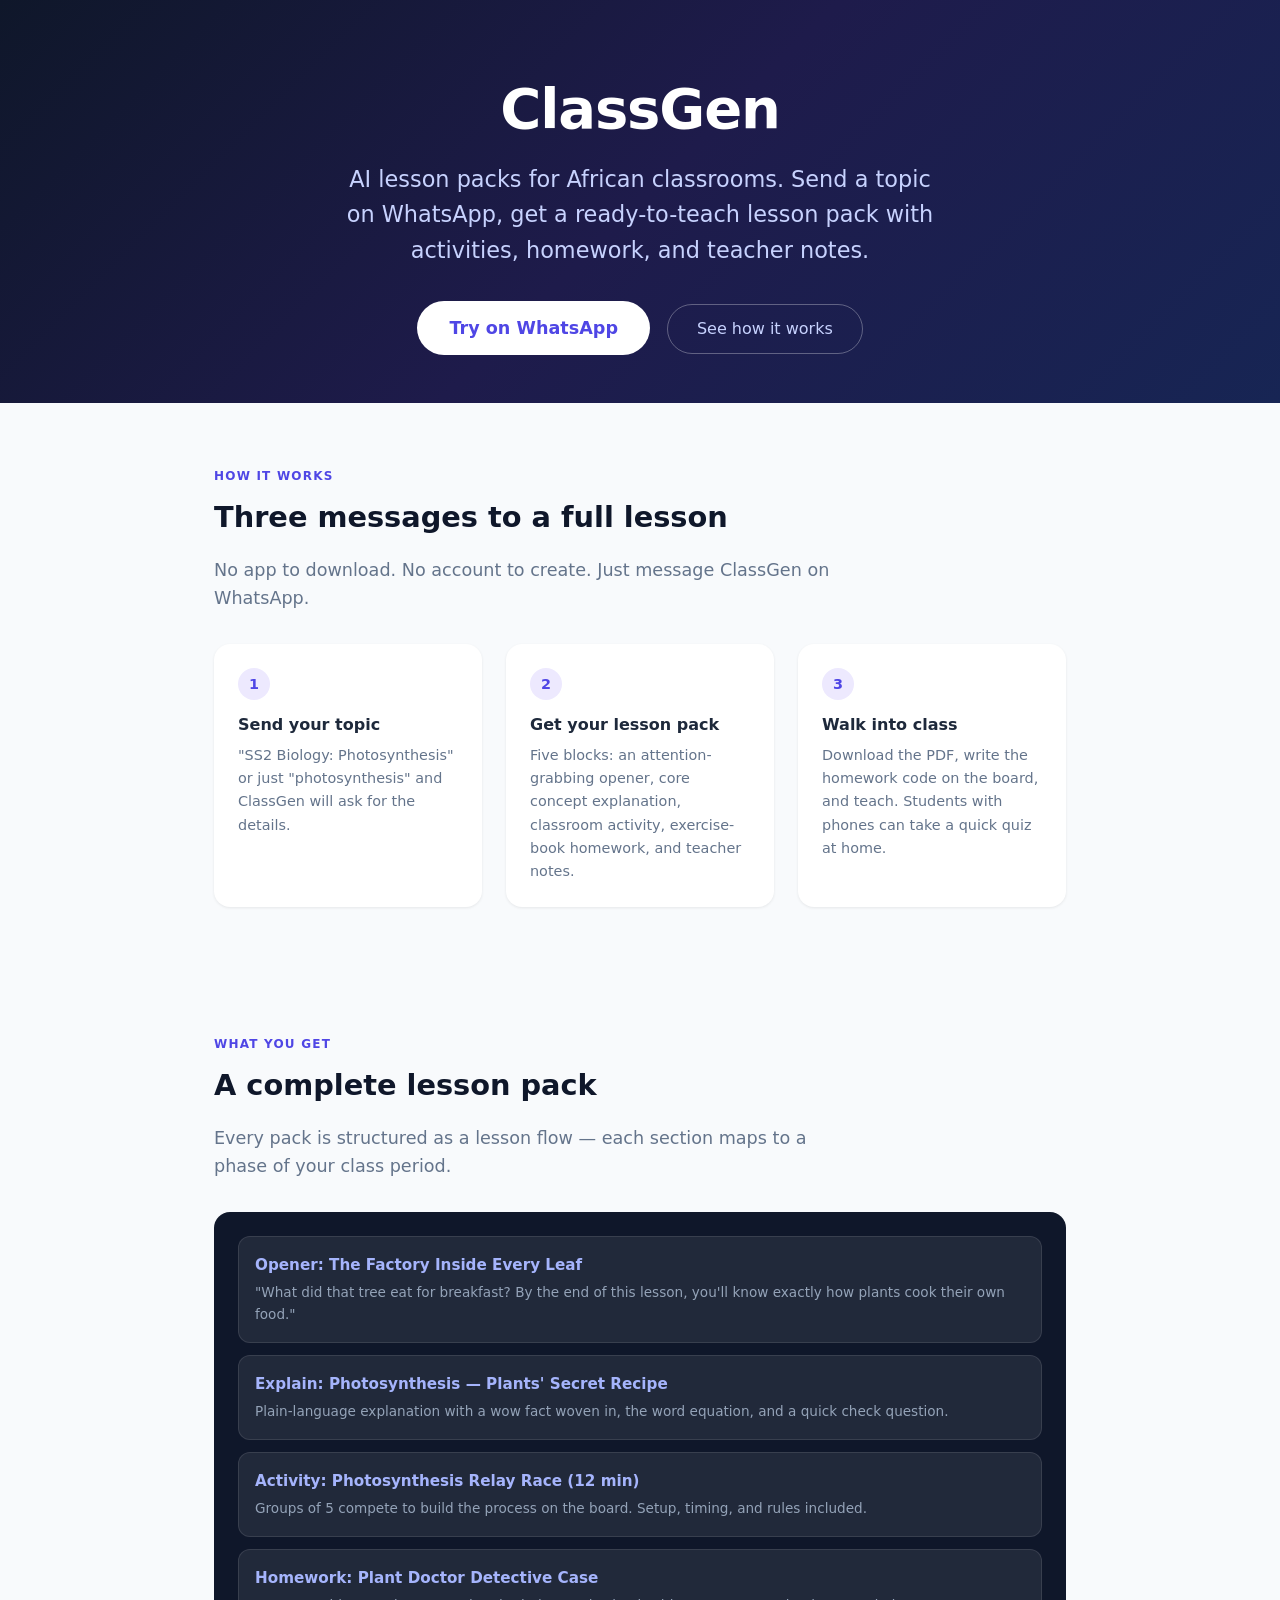
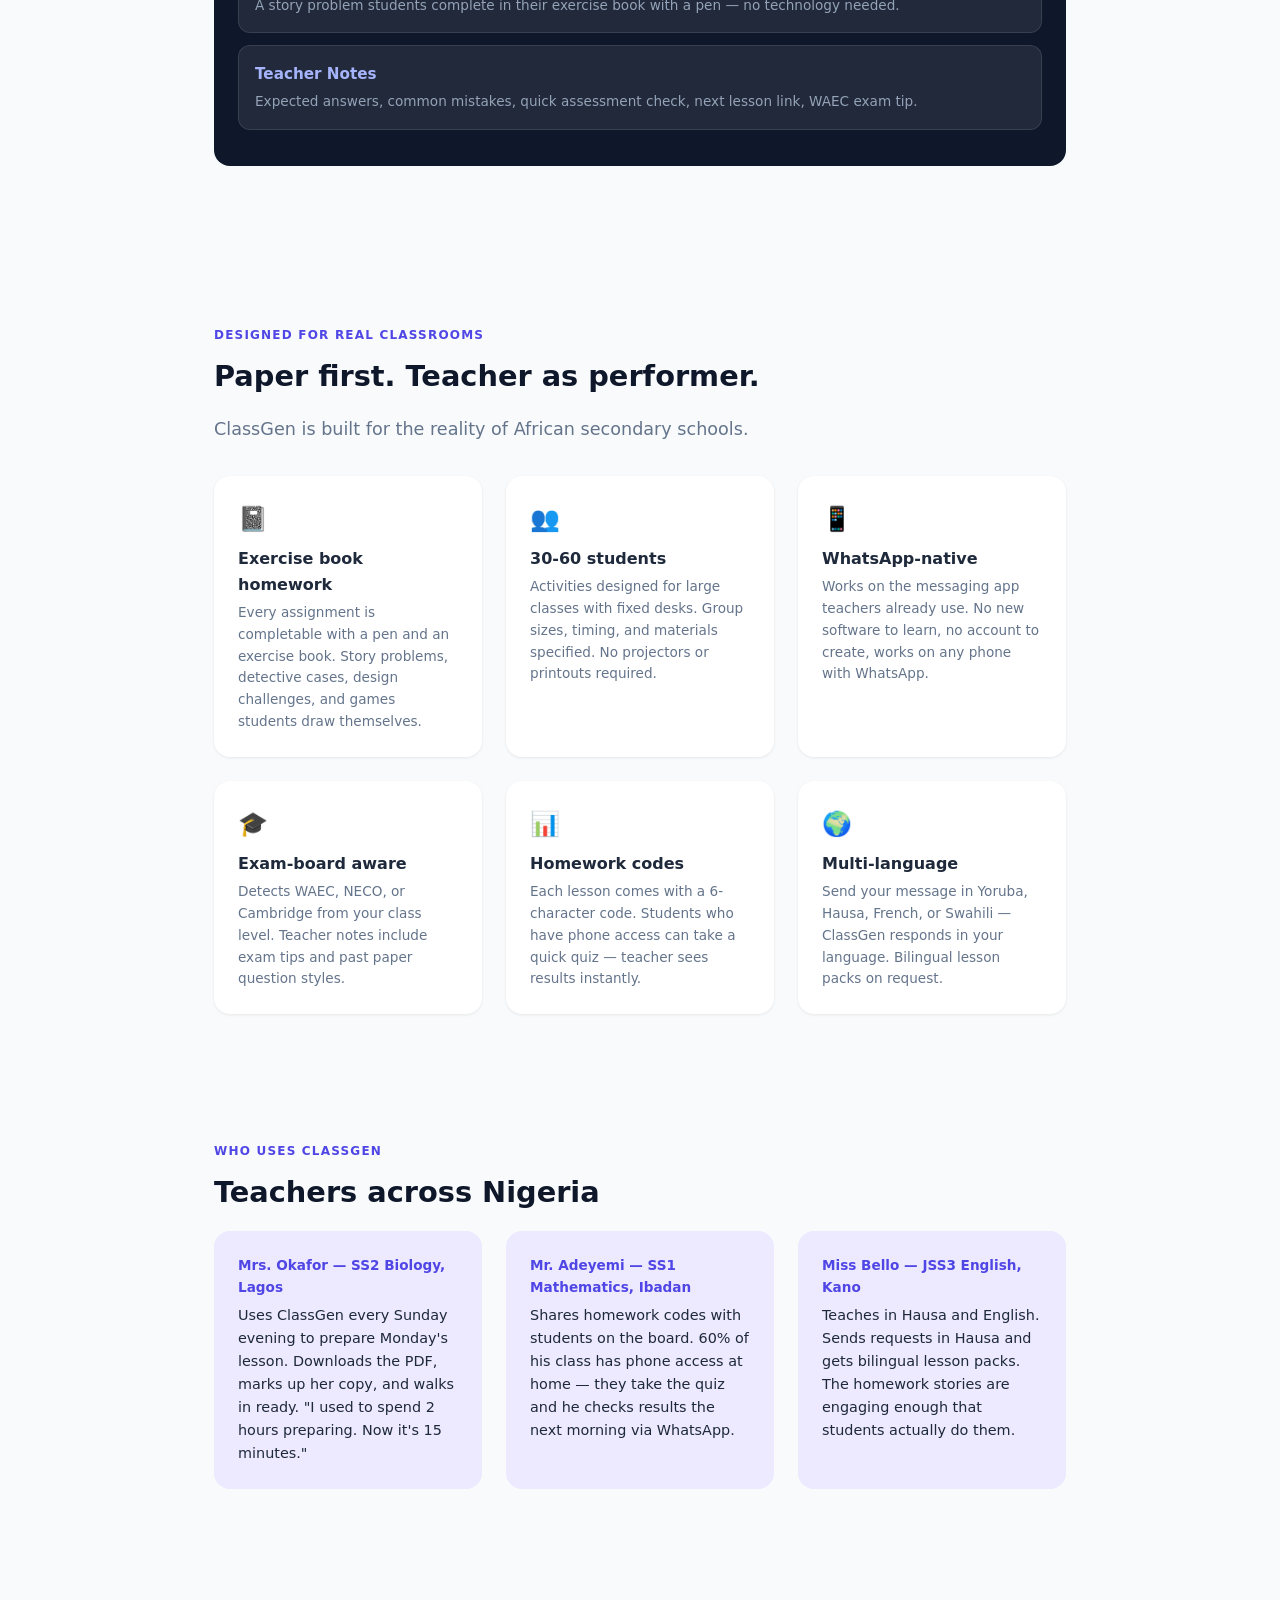
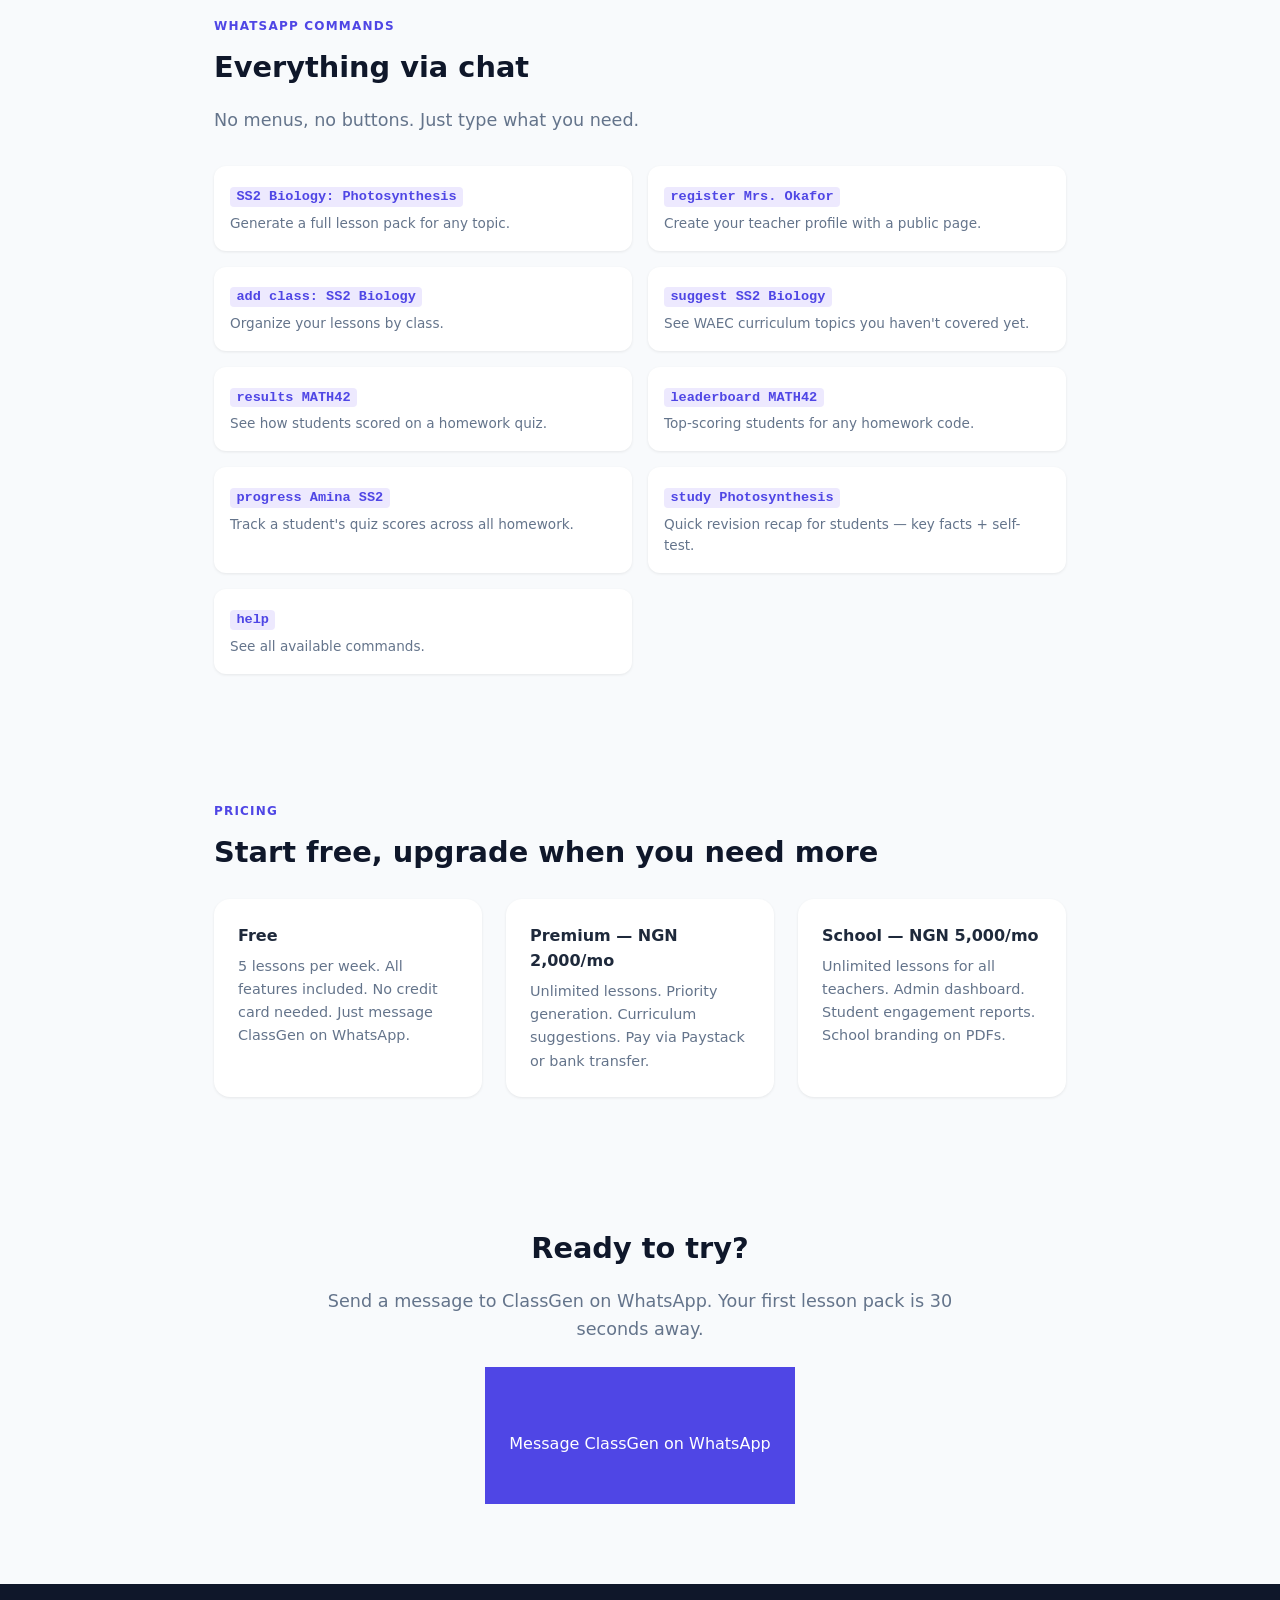
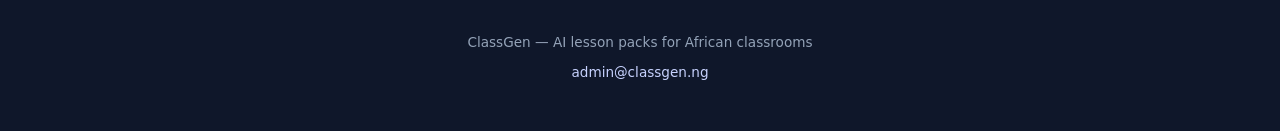
==== site/index.html @ fffb3860 "Add product guide site for teachers Single-page static site at site/index.html covering: - Hero with" ====
<!DOCTYPE html>
<html lang="en">
<head>
<meta charset="UTF-8">
<meta name="viewport" content="width=device-width, initial-scale=1.0">
<title>ClassGen — AI Lesson Packs for African Classrooms</title>
<meta name="description" content="Generate ready-to-teach lesson packs via WhatsApp. Designed for Nigerian secondary school teachers with 30-60 students, exercise books, and a chalkboard.">
<style>
:root{--brand:#4f46e5;--brand-light:#ede9fe;--dark:#0f172a;--text:#1e293b;--muted:#64748b;--bg:#f8fafc;--card:#ffffff;--radius:16px}
*{box-sizing:border-box;margin:0;padding:0}
body{font-family:-apple-system,system-ui,'Segoe UI',sans-serif;color:var(--text);line-height:1.6;background:var(--bg)}
a{color:var(--brand);text-decoration:none}
a:hover{text-decoration:underline}

/* Hero */
.hero{background:linear-gradient(135deg,var(--dark) 0%,#1e1b4b 50%,#172554 100%);color:#fff;padding:4rem 1.5rem 3rem;text-align:center}
.hero h1{font-size:clamp(2rem,5vw,3.5rem);font-weight:800;margin-bottom:.5rem;letter-spacing:-.02em}
.hero .tagline{font-size:clamp(1rem,2.5vw,1.4rem);color:#c7d2fe;max-width:600px;margin:0 auto 2rem}
.hero .cta{display:inline-block;background:#fff;color:var(--brand);font-weight:700;padding:.8rem 2rem;border-radius:999px;font-size:1.1rem;transition:transform .2s}
.hero .cta:hover{transform:translateY(-2px);text-decoration:none}
.hero .cta-secondary{display:inline-block;color:#c7d2fe;border:1px solid rgba(255,255,255,.3);padding:.7rem 1.8rem;border-radius:999px;font-size:1rem;margin-left:.75rem}
.hero .cta-secondary:hover{background:rgba(255,255,255,.1);text-decoration:none}

/* Sections */
section{padding:4rem 1.5rem;max-width:900px;margin:0 auto}
.section-label{font-size:.75rem;font-weight:700;text-transform:uppercase;letter-spacing:.1em;color:var(--brand);margin-bottom:.5rem}
section h2{font-size:1.8rem;font-weight:700;margin-bottom:1rem;color:var(--dark)}
section p.lead{font-size:1.1rem;color:var(--muted);margin-bottom:2rem;max-width:650px}

/* How it works */
.steps{display:grid;grid-template-columns:repeat(auto-fit,minmax(220px,1fr));gap:1.5rem;margin-top:1.5rem}
.step{background:var(--card);border-radius:var(--radius);padding:1.5rem;box-shadow:0 1px 3px rgba(0,0,0,.08)}
.step .num{display:inline-flex;align-items:center;justify-content:center;width:32px;height:32px;background:var(--brand-light);color:var(--brand);border-radius:50%;font-weight:700;font-size:.9rem;margin-bottom:.75rem}
.step h3{font-size:1rem;font-weight:600;margin-bottom:.4rem}
.step p{font-size:.9rem;color:var(--muted)}

/* Features */
.features{display:grid;grid-template-columns:repeat(auto-fit,minmax(260px,1fr));gap:1.5rem}
.feature{background:var(--card);border-radius:var(--radius);padding:1.5rem;box-shadow:0 1px 3px rgba(0,0,0,.08)}
.feature .icon{font-size:1.5rem;margin-bottom:.5rem}
.feature h3{font-size:1rem;font-weight:600;margin-bottom:.3rem}
.feature p{font-size:.85rem;color:var(--muted)}

/* Lesson preview */
.preview{background:var(--dark);border-radius:var(--radius);padding:1.5rem;color:#e2e8f0;font-size:.85rem;margin:2rem 0;overflow-x:auto}
.preview .block{background:rgba(255,255,255,.08);border:1px solid rgba(255,255,255,.1);border-radius:12px;padding:1rem;margin-bottom:.75rem}
.preview .block-title{color:#a5b4fc;font-weight:600;font-size:.95rem;margin-bottom:.3rem}
.preview .block-summary{color:#94a3b8;font-size:.85rem}

/* Testimonial / use cases */
.use-cases{display:grid;grid-template-columns:repeat(auto-fit,minmax(260px,1fr));gap:1.5rem}
.use-case{background:var(--brand-light);border-radius:var(--radius);padding:1.5rem}
.use-case .persona{font-weight:700;color:var(--brand);font-size:.85rem;margin-bottom:.3rem}
.use-case p{font-size:.9rem;color:var(--text)}

/* Commands */
.commands-grid{display:grid;grid-template-columns:repeat(auto-fit,minmax(280px,1fr));gap:1rem}
.cmd{background:var(--card);border-radius:12px;padding:1rem;box-shadow:0 1px 3px rgba(0,0,0,.08)}
.cmd code{background:var(--brand-light);color:var(--brand);padding:.15rem .4rem;border-radius:4px;font-size:.85rem;font-weight:600}
.cmd p{font-size:.85rem;color:var(--muted);margin-top:.3rem}

/* Footer */
.site-footer{background:var(--dark);color:#94a3b8;padding:3rem 1.5rem;text-align:center;font-size:.85rem}
.site-footer a{color:#c7d2fe}

/* Responsive */
@media(max-width:600px){.hero .cta-secondary{display:block;margin:.75rem auto 0;width:fit-content}}
</style>
</head>
<body>

<!-- Hero -->
<div class="hero">
  <h1>ClassGen</h1>
  <p class="tagline">AI lesson packs for African classrooms. Send a topic on WhatsApp, get a ready-to-teach lesson pack with activities, homework, and teacher notes.</p>
  <a href="https://wa.me/14155238886?text=Hi" class="cta">Try on WhatsApp</a>
  <a href="#how-it-works" class="cta-secondary">See how it works</a>
</div>

<!-- How it works -->
<section id="how-it-works">
  <div class="section-label">How It Works</div>
  <h2>Three messages to a full lesson</h2>
  <p class="lead">No app to download. No account to create. Just message ClassGen on WhatsApp.</p>
  <div class="steps">
    <div class="step">
      <div class="num">1</div>
      <h3>Send your topic</h3>
      <p>"SS2 Biology: Photosynthesis" or just "photosynthesis" and ClassGen will ask for the details.</p>
    </div>
    <div class="step">
      <div class="num">2</div>
      <h3>Get your lesson pack</h3>
      <p>Five blocks: an attention-grabbing opener, core concept explanation, classroom activity, exercise-book homework, and teacher notes.</p>
    </div>
    <div class="step">
      <div class="num">3</div>
      <h3>Walk into class</h3>
      <p>Download the PDF, write the homework code on the board, and teach. Students with phones can take a quick quiz at home.</p>
    </div>
  </div>
</section>

<!-- Lesson preview -->
<section>
  <div class="section-label">What You Get</div>
  <h2>A complete lesson pack</h2>
  <p class="lead">Every pack is structured as a lesson flow — each section maps to a phase of your class period.</p>
  <div class="preview">
    <div class="block">
      <div class="block-title">Opener: The Factory Inside Every Leaf</div>
      <div class="block-summary">"What did that tree eat for breakfast? By the end of this lesson, you'll know exactly how plants cook their own food."</div>
    </div>
    <div class="block">
      <div class="block-title">Explain: Photosynthesis — Plants' Secret Recipe</div>
      <div class="block-summary">Plain-language explanation with a wow fact woven in, the word equation, and a quick check question.</div>
    </div>
    <div class="block">
      <div class="block-title">Activity: Photosynthesis Relay Race (12 min)</div>
      <div class="block-summary">Groups of 5 compete to build the process on the board. Setup, timing, and rules included.</div>
    </div>
    <div class="block">
      <div class="block-title">Homework: Plant Doctor Detective Case</div>
      <div class="block-summary">A story problem students complete in their exercise book with a pen — no technology needed.</div>
    </div>
    <div class="block">
      <div class="block-title">Teacher Notes</div>
      <div class="block-summary">Expected answers, common mistakes, quick assessment check, next lesson link, WAEC exam tip.</div>
    </div>
  </div>
</section>

<!-- Designed for -->
<section>
  <div class="section-label">Designed For Real Classrooms</div>
  <h2>Paper first. Teacher as performer.</h2>
  <p class="lead">ClassGen is built for the reality of African secondary schools.</p>
  <div class="features">
    <div class="feature">
      <div class="icon">📓</div>
      <h3>Exercise book homework</h3>
      <p>Every assignment is completable with a pen and an exercise book. Story problems, detective cases, design challenges, and games students draw themselves.</p>
    </div>
    <div class="feature">
      <div class="icon">👥</div>
      <h3>30-60 students</h3>
      <p>Activities designed for large classes with fixed desks. Group sizes, timing, and materials specified. No projectors or printouts required.</p>
    </div>
    <div class="feature">
      <div class="icon">📱</div>
      <h3>WhatsApp-native</h3>
      <p>Works on the messaging app teachers already use. No new software to learn, no account to create, works on any phone with WhatsApp.</p>
    </div>
    <div class="feature">
      <div class="icon">🎓</div>
      <h3>Exam-board aware</h3>
      <p>Detects WAEC, NECO, or Cambridge from your class level. Teacher notes include exam tips and past paper question styles.</p>
    </div>
    <div class="feature">
      <div class="icon">📊</div>
      <h3>Homework codes</h3>
      <p>Each lesson comes with a 6-character code. Students who have phone access can take a quick quiz — teacher sees results instantly.</p>
    </div>
    <div class="feature">
      <div class="icon">🌍</div>
      <h3>Multi-language</h3>
      <p>Send your message in Yoruba, Hausa, French, or Swahili — ClassGen responds in your language. Bilingual lesson packs on request.</p>
    </div>
  </div>
</section>

<!-- Use cases -->
<section>
  <div class="section-label">Who Uses ClassGen</div>
  <h2>Teachers across Nigeria</h2>
  <div class="use-cases">
    <div class="use-case">
      <div class="persona">Mrs. Okafor — SS2 Biology, Lagos</div>
      <p>Uses ClassGen every Sunday evening to prepare Monday's lesson. Downloads the PDF, marks up her copy, and walks in ready. "I used to spend 2 hours preparing. Now it's 15 minutes."</p>
    </div>
    <div class="use-case">
      <div class="persona">Mr. Adeyemi — SS1 Mathematics, Ibadan</div>
      <p>Shares homework codes with students on the board. 60% of his class has phone access at home — they take the quiz and he checks results the next morning via WhatsApp.</p>
    </div>
    <div class="use-case">
      <div class="persona">Miss Bello — JSS3 English, Kano</div>
      <p>Teaches in Hausa and English. Sends requests in Hausa and gets bilingual lesson packs. The homework stories are engaging enough that students actually do them.</p>
    </div>
  </div>
</section>

<!-- Commands -->
<section>
  <div class="section-label">WhatsApp Commands</div>
  <h2>Everything via chat</h2>
  <p class="lead">No menus, no buttons. Just type what you need.</p>
  <div class="commands-grid">
    <div class="cmd"><code>SS2 Biology: Photosynthesis</code><p>Generate a full lesson pack for any topic.</p></div>
    <div class="cmd"><code>register Mrs. Okafor</code><p>Create your teacher profile with a public page.</p></div>
    <div class="cmd"><code>add class: SS2 Biology</code><p>Organize your lessons by class.</p></div>
    <div class="cmd"><code>suggest SS2 Biology</code><p>See WAEC curriculum topics you haven't covered yet.</p></div>
    <div class="cmd"><code>results MATH42</code><p>See how students scored on a homework quiz.</p></div>
    <div class="cmd"><code>leaderboard MATH42</code><p>Top-scoring students for any homework code.</p></div>
    <div class="cmd"><code>progress Amina SS2</code><p>Track a student's quiz scores across all homework.</p></div>
    <div class="cmd"><code>study Photosynthesis</code><p>Quick revision recap for students — key facts + self-test.</p></div>
    <div class="cmd"><code>help</code><p>See all available commands.</p></div>
  </div>
</section>

<!-- Pricing -->
<section>
  <div class="section-label">Pricing</div>
  <h2>Start free, upgrade when you need more</h2>
  <div class="steps">
    <div class="step">
      <h3>Free</h3>
      <p>5 lessons per week. All features included. No credit card needed. Just message ClassGen on WhatsApp.</p>
    </div>
    <div class="step">
      <h3>Premium — NGN 2,000/mo</h3>
      <p>Unlimited lessons. Priority generation. Curriculum suggestions. Pay via Paystack or bank transfer.</p>
    </div>
    <div class="step">
      <h3>School — NGN 5,000/mo</h3>
      <p>Unlimited lessons for all teachers. Admin dashboard. Student engagement reports. School branding on PDFs.</p>
    </div>
  </div>
</section>

<!-- CTA -->
<section style="text-align:center;padding-bottom:5rem">
  <h2>Ready to try?</h2>
  <p class="lead" style="margin:0 auto 1.5rem">Send a message to ClassGen on WhatsApp. Your first lesson pack is 30 seconds away.</p>
  <a href="https://wa.me/14155238886?text=Hi" class="hero cta" style="background:var(--brand);color:#fff;display:inline-block">Message ClassGen on WhatsApp</a>
</section>

<div class="site-footer">
  <p>ClassGen &mdash; AI lesson packs for African classrooms</p>
  <p style="margin-top:.5rem"><a href="mailto:admin@classgen.ng">admin@classgen.ng</a></p>
</div>

</body>
</html>
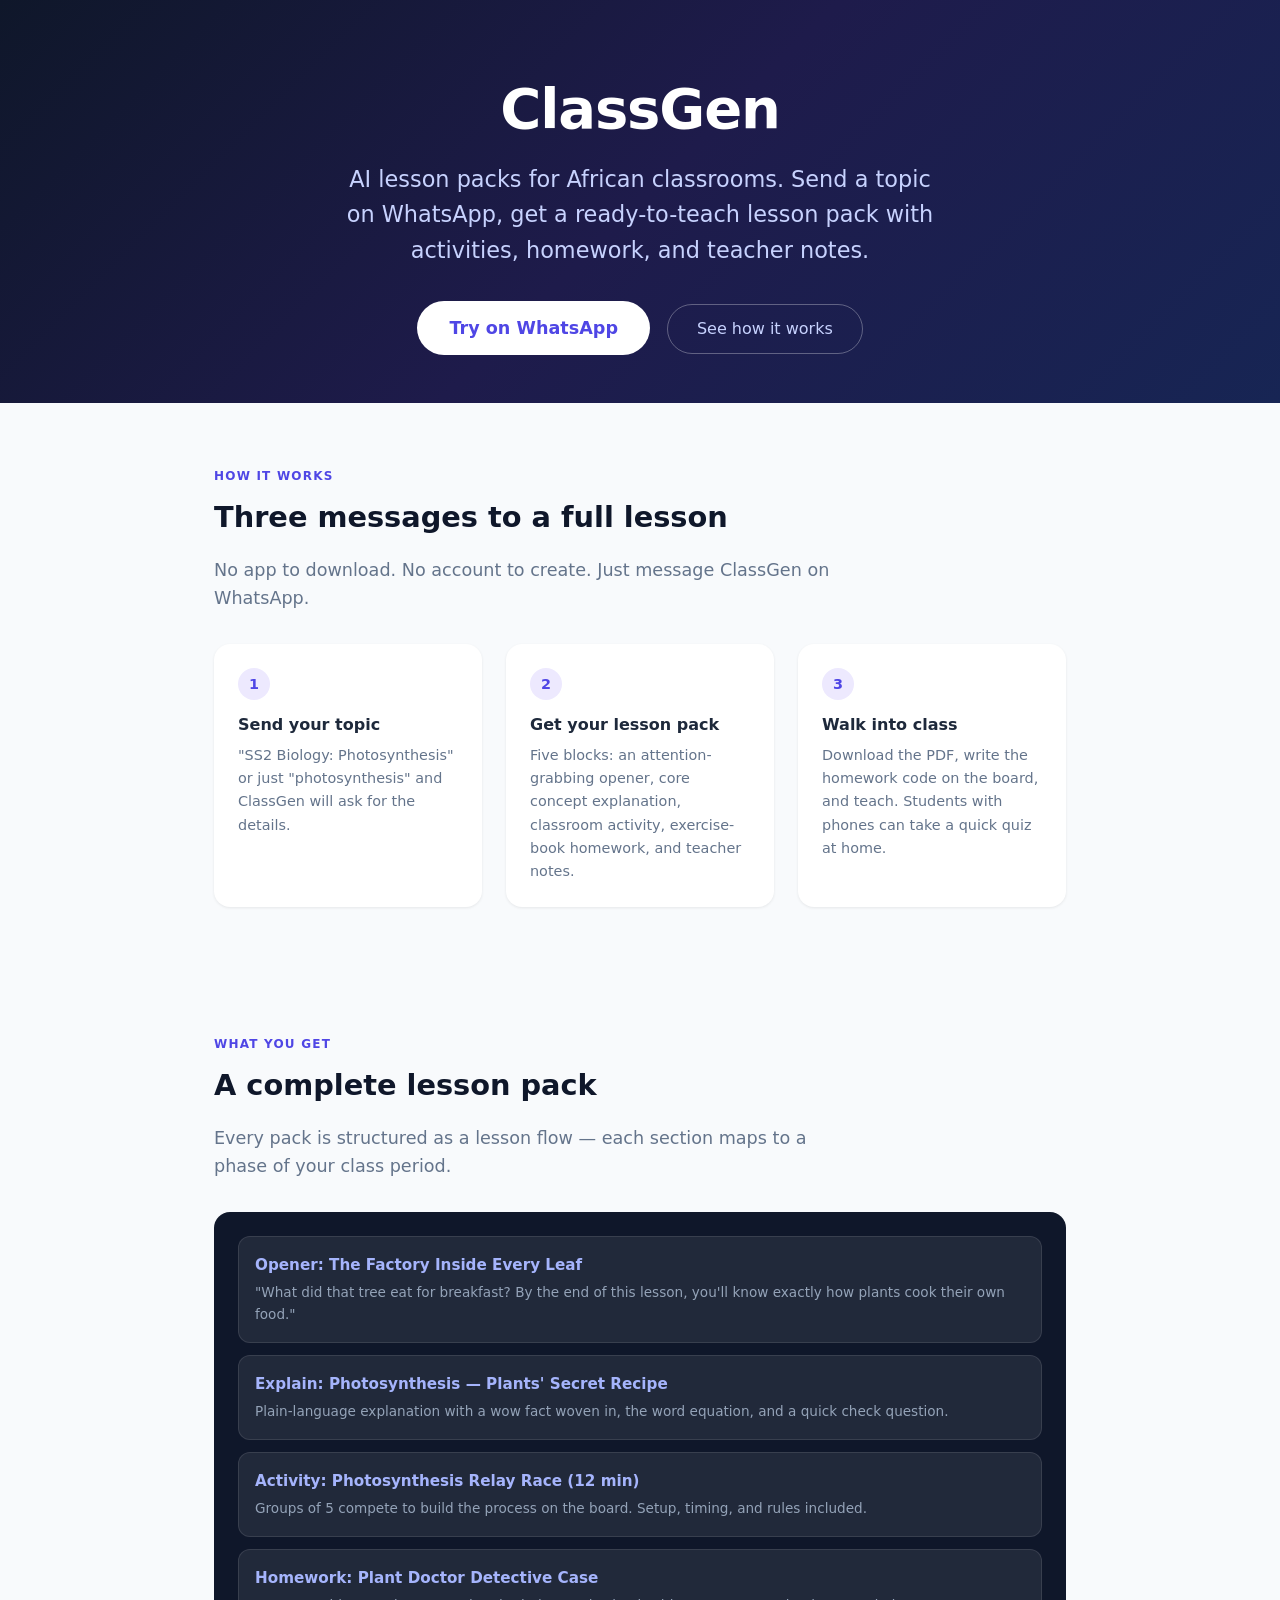
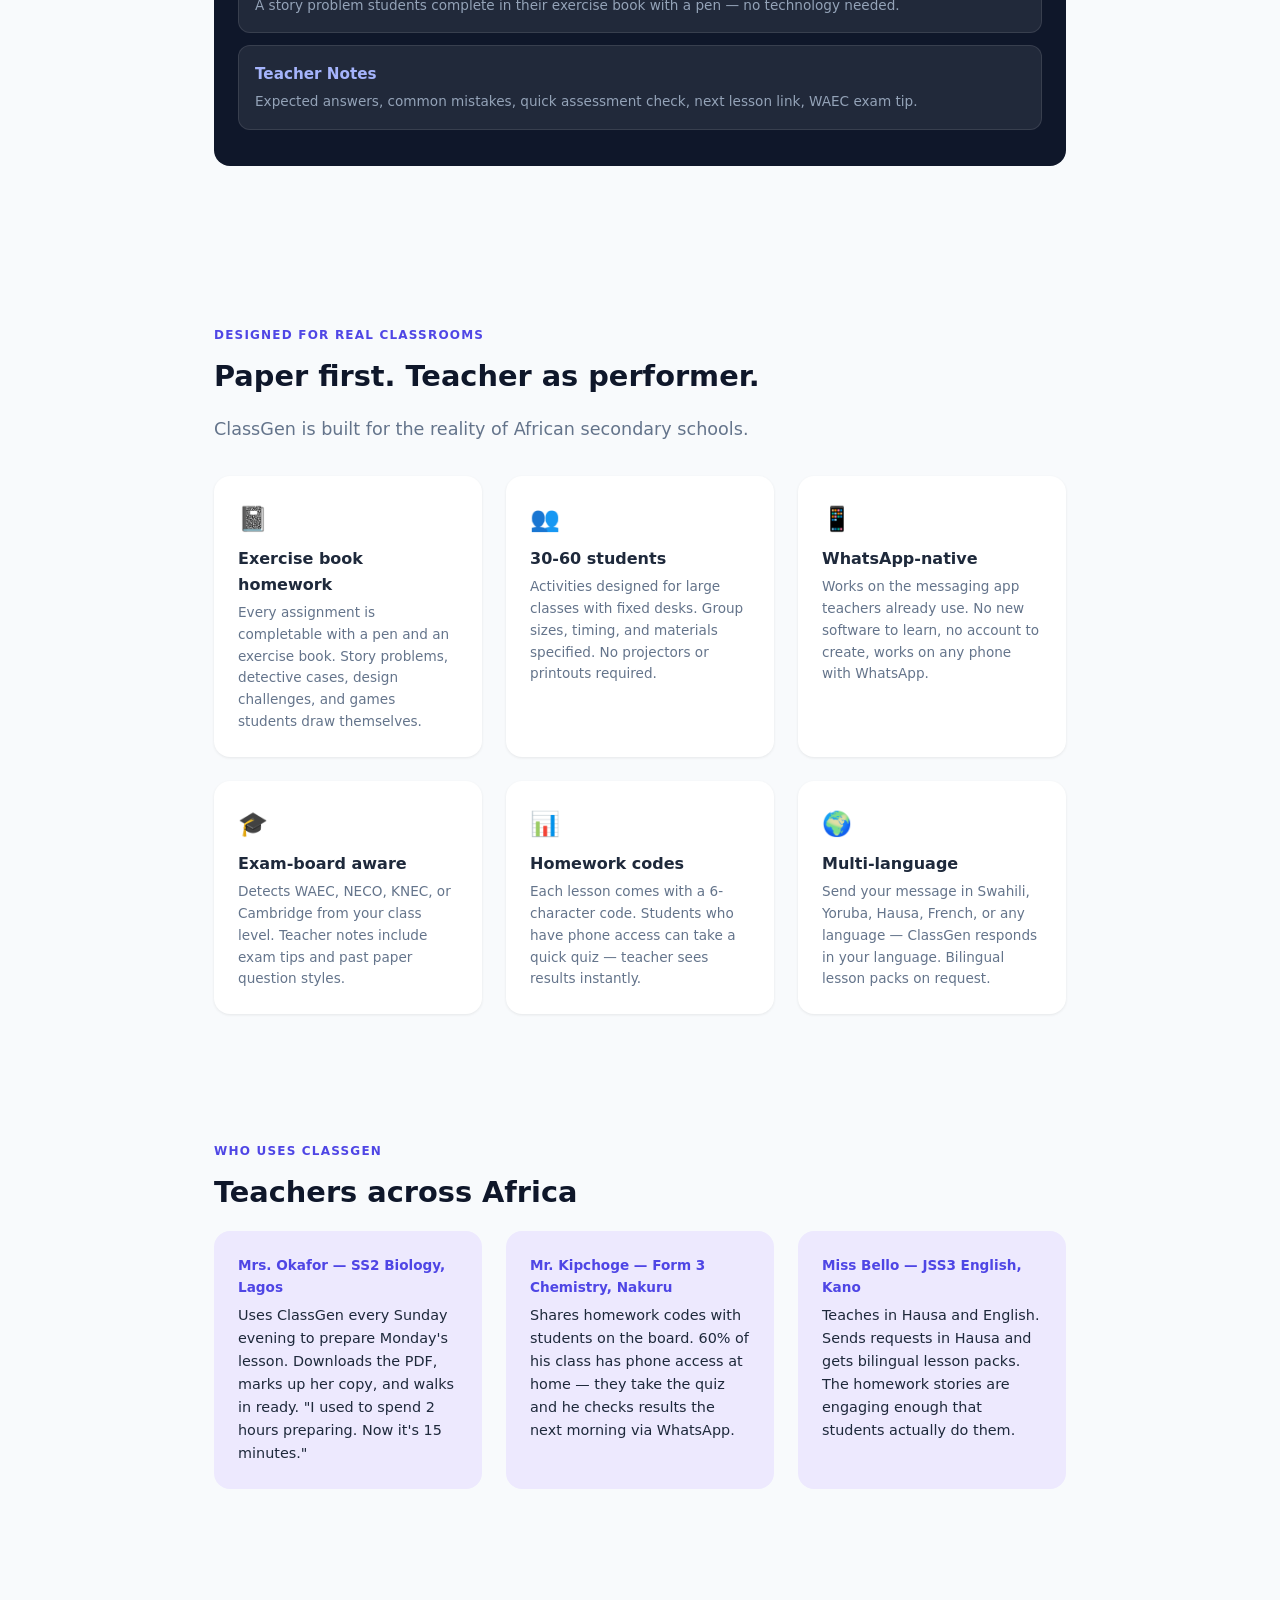
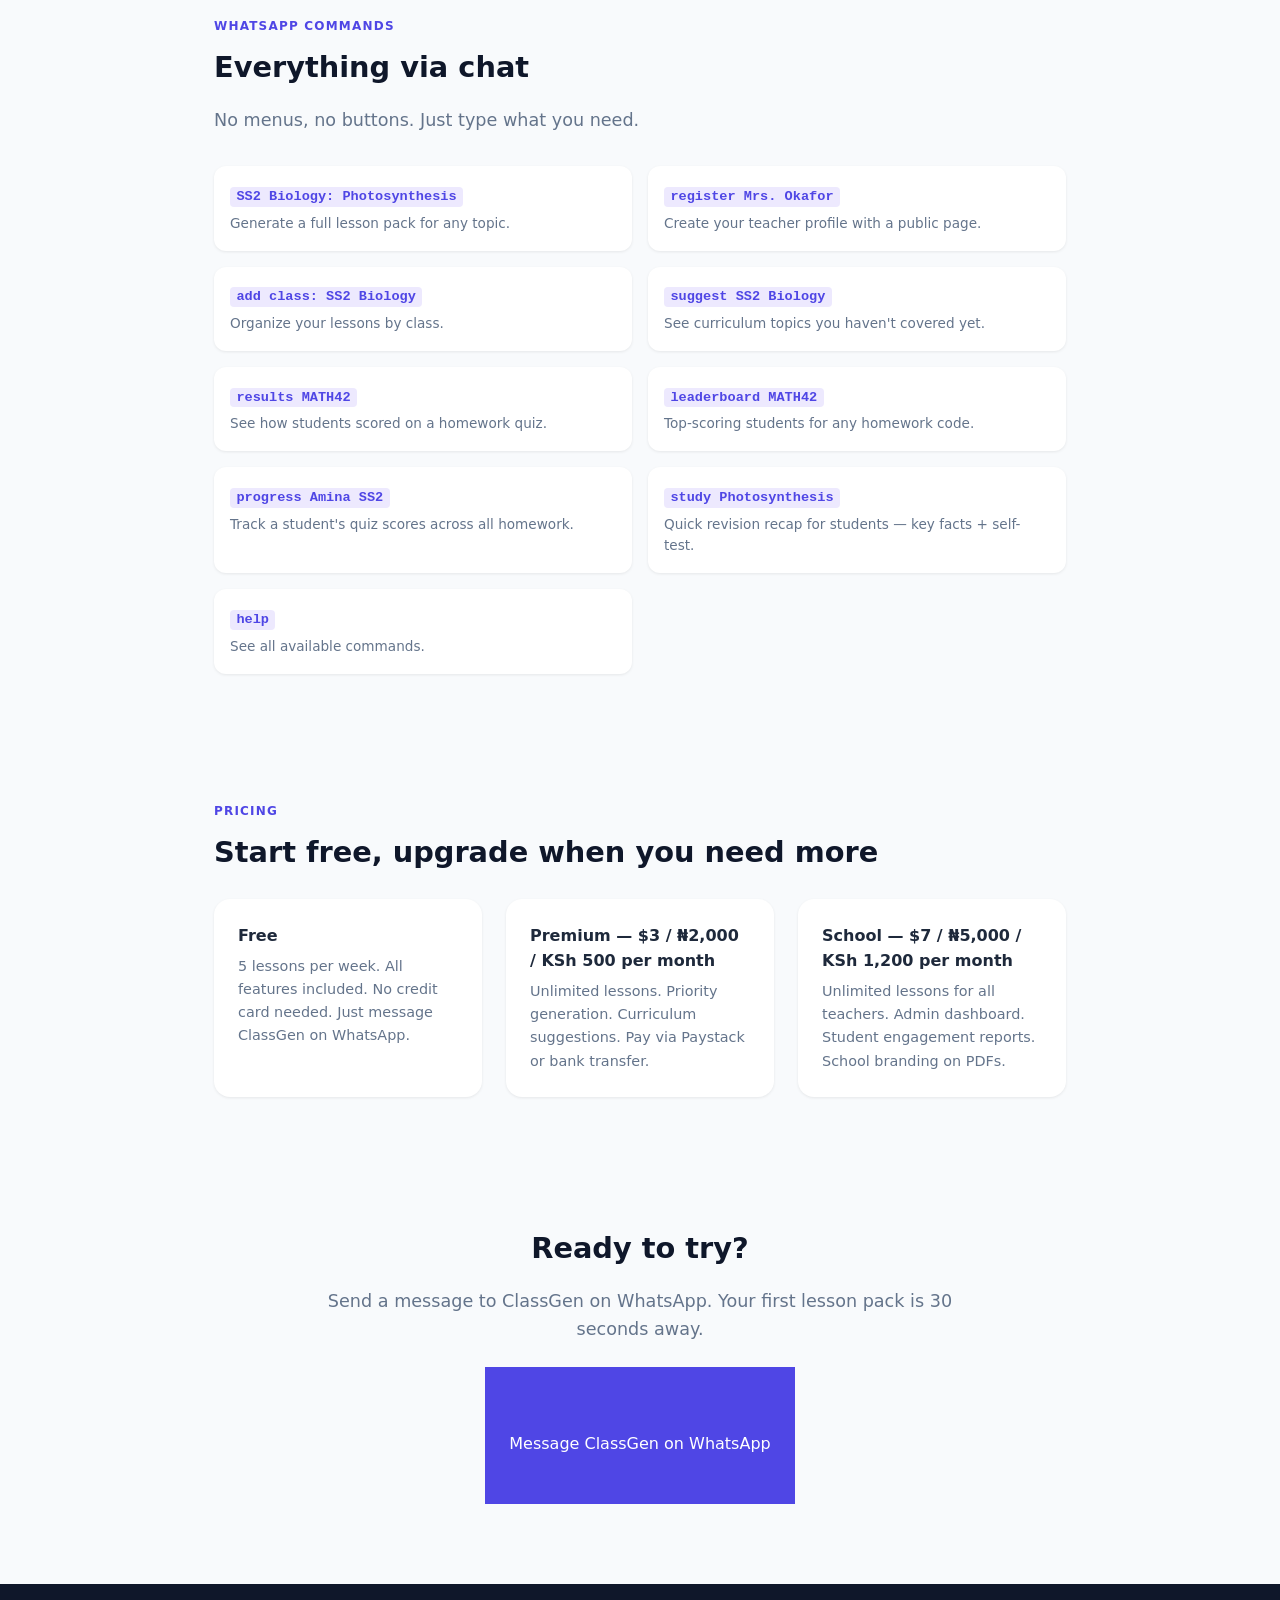
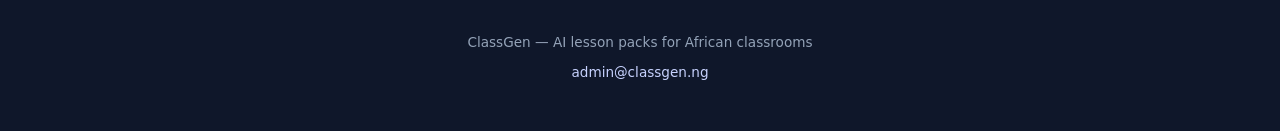
==== commit eaa33bcd: "Add multi-currency support (KES, NGN, USD) and broaden to pan-African audience Billing now supports " ====
--- a/site/index.html
+++ b/site/index.html
@@ -4,7 +4,7 @@
 <meta charset="UTF-8">
 <meta name="viewport" content="width=device-width, initial-scale=1.0">
 <title>ClassGen — AI Lesson Packs for African Classrooms</title>
-<meta name="description" content="Generate ready-to-teach lesson packs via WhatsApp. Designed for Nigerian secondary school teachers with 30-60 students, exercise books, and a chalkboard.">
+<meta name="description" content="Generate ready-to-teach lesson packs via WhatsApp. Designed for African secondary school teachers with 30-60 students, exercise books, and a chalkboard.">
 <style>
 :root{--brand:#4f46e5;--brand-light:#ede9fe;--dark:#0f172a;--text:#1e293b;--muted:#64748b;--bg:#f8fafc;--card:#ffffff;--radius:16px}
 *{box-sizing:border-box;margin:0;padding:0}
@@ -154,7 +154,7 @@
     <div class="feature">
       <div class="icon">🎓</div>
       <h3>Exam-board aware</h3>
-      <p>Detects WAEC, NECO, or Cambridge from your class level. Teacher notes include exam tips and past paper question styles.</p>
+      <p>Detects WAEC, NECO, KNEC, or Cambridge from your class level. Teacher notes include exam tips and past paper question styles.</p>
     </div>
     <div class="feature">
       <div class="icon">📊</div>
@@ -164,7 +164,7 @@
     <div class="feature">
       <div class="icon">🌍</div>
       <h3>Multi-language</h3>
-      <p>Send your message in Yoruba, Hausa, French, or Swahili — ClassGen responds in your language. Bilingual lesson packs on request.</p>
+      <p>Send your message in Swahili, Yoruba, Hausa, French, or any language — ClassGen responds in your language. Bilingual lesson packs on request.</p>
     </div>
   </div>
 </section>
@@ -172,14 +172,14 @@
 <!-- Use cases -->
 <section>
   <div class="section-label">Who Uses ClassGen</div>
-  <h2>Teachers across Nigeria</h2>
+  <h2>Teachers across Africa</h2>
   <div class="use-cases">
     <div class="use-case">
       <div class="persona">Mrs. Okafor — SS2 Biology, Lagos</div>
       <p>Uses ClassGen every Sunday evening to prepare Monday's lesson. Downloads the PDF, marks up her copy, and walks in ready. "I used to spend 2 hours preparing. Now it's 15 minutes."</p>
     </div>
     <div class="use-case">
-      <div class="persona">Mr. Adeyemi — SS1 Mathematics, Ibadan</div>
+      <div class="persona">Mr. Kipchoge — Form 3 Chemistry, Nakuru</div>
       <p>Shares homework codes with students on the board. 60% of his class has phone access at home — they take the quiz and he checks results the next morning via WhatsApp.</p>
     </div>
     <div class="use-case">
@@ -198,7 +198,7 @@
     <div class="cmd"><code>SS2 Biology: Photosynthesis</code><p>Generate a full lesson pack for any topic.</p></div>
     <div class="cmd"><code>register Mrs. Okafor</code><p>Create your teacher profile with a public page.</p></div>
     <div class="cmd"><code>add class: SS2 Biology</code><p>Organize your lessons by class.</p></div>
-    <div class="cmd"><code>suggest SS2 Biology</code><p>See WAEC curriculum topics you haven't covered yet.</p></div>
+    <div class="cmd"><code>suggest SS2 Biology</code><p>See curriculum topics you haven't covered yet.</p></div>
     <div class="cmd"><code>results MATH42</code><p>See how students scored on a homework quiz.</p></div>
     <div class="cmd"><code>leaderboard MATH42</code><p>Top-scoring students for any homework code.</p></div>
     <div class="cmd"><code>progress Amina SS2</code><p>Track a student's quiz scores across all homework.</p></div>
@@ -217,11 +217,11 @@
       <p>5 lessons per week. All features included. No credit card needed. Just message ClassGen on WhatsApp.</p>
     </div>
     <div class="step">
-      <h3>Premium — NGN 2,000/mo</h3>
+      <h3>Premium — $3 / ₦2,000 / KSh 500 per month</h3>
       <p>Unlimited lessons. Priority generation. Curriculum suggestions. Pay via Paystack or bank transfer.</p>
     </div>
     <div class="step">
-      <h3>School — NGN 5,000/mo</h3>
+      <h3>School — $7 / ₦5,000 / KSh 1,200 per month</h3>
       <p>Unlimited lessons for all teachers. Admin dashboard. Student engagement reports. School branding on PDFs.</p>
     </div>
   </div>
